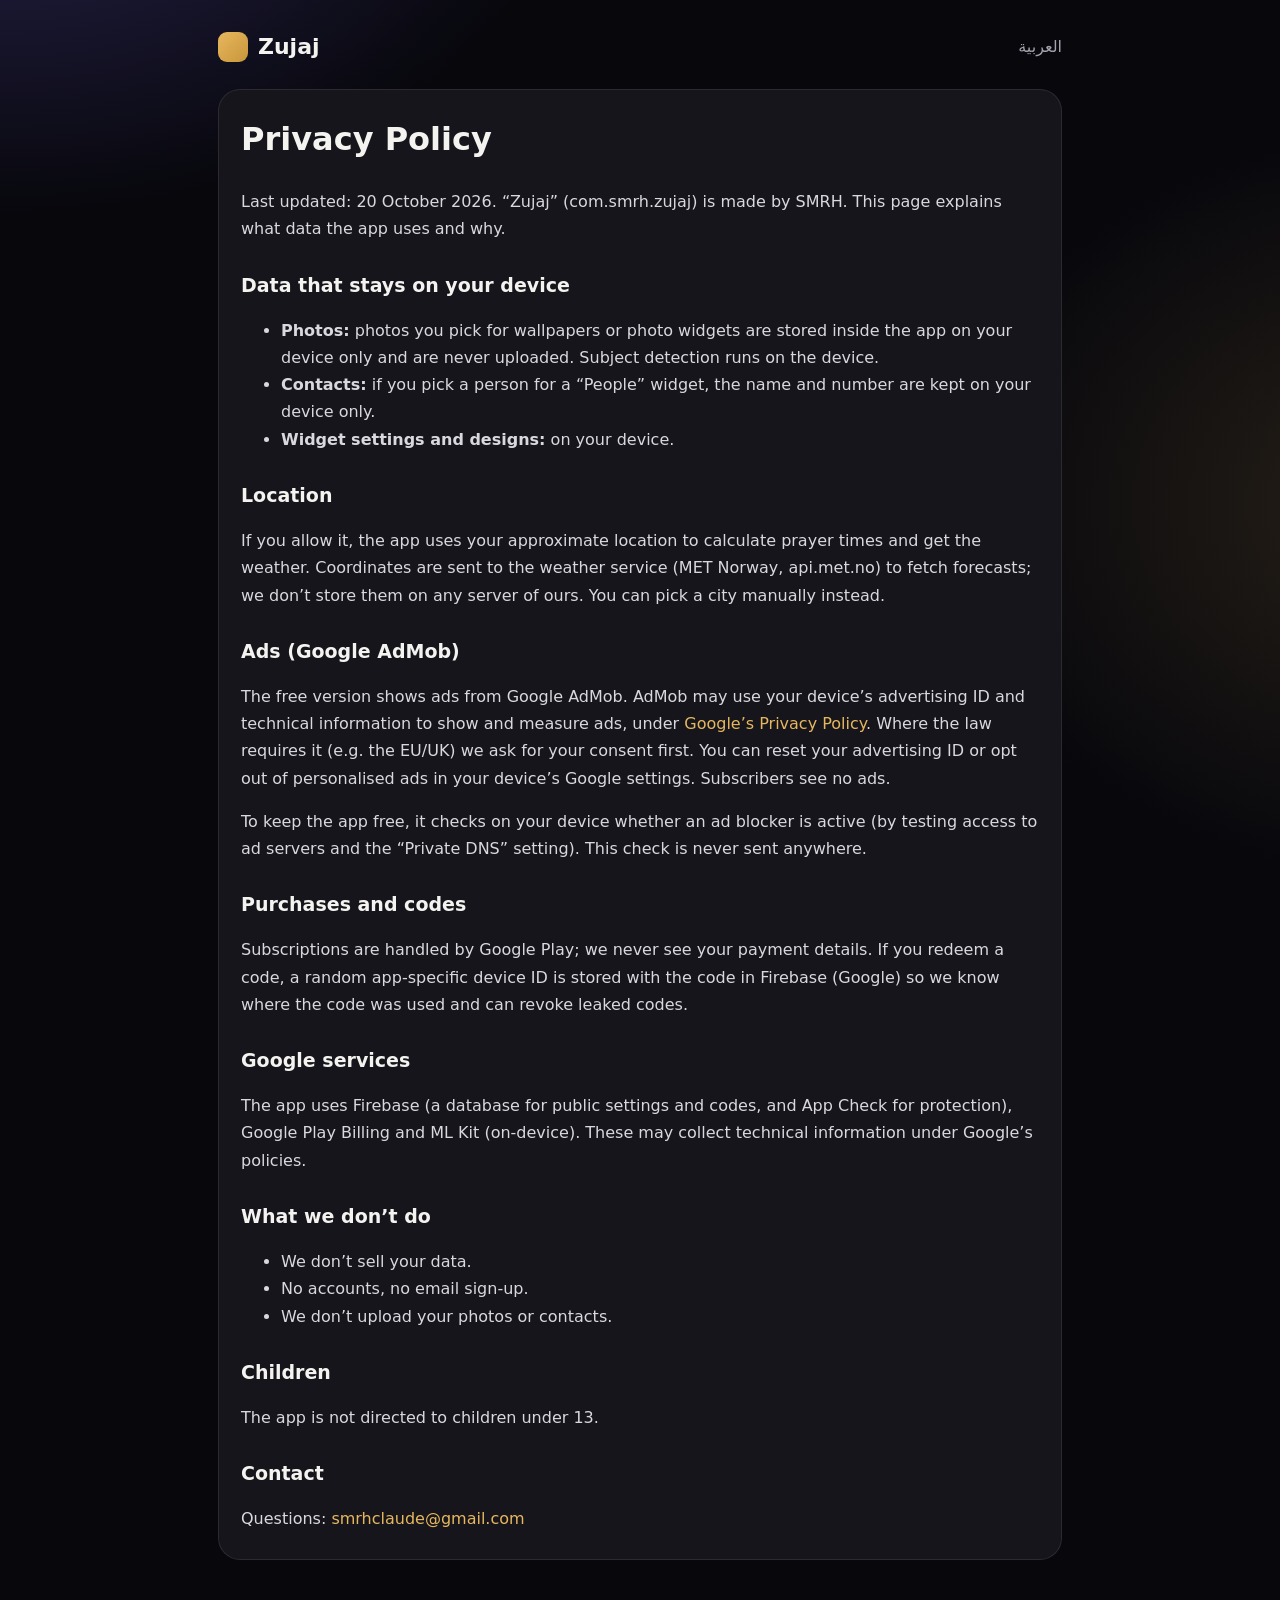
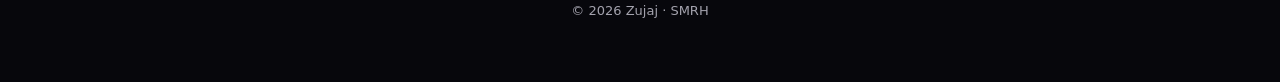
==== privacy-en.html @ 93935af2 "Website: landing pages (AR/EN) and privacy policy; keep app-ads.txt Co-Authored-By: Claude Opus 5.5 " ====
<!doctype html>
<html lang="en" dir="ltr">
<head><meta charset="utf-8"><meta name="viewport" content="width=device-width,initial-scale=1">
<title>Privacy Policy — Zujaj</title><link rel="stylesheet" href="style.css"></head>
<body><div class="wrap">
<nav><a class="logo" href="en.html"><i></i>Zujaj</a><div class="lang"><a href="privacy.html">العربية</a></div></nav>
<div class="doc">
<h1>Privacy Policy</h1>
<p>Last updated: 20 October 2026. “Zujaj” (com.smrh.zujaj) is made by SMRH. This page explains what data the app uses and why.</p>
<h2>Data that stays on your device</h2>
<ul>
<li><b>Photos:</b> photos you pick for wallpapers or photo widgets are stored inside the app on your device only and are never uploaded. Subject detection runs on the device.</li>
<li><b>Contacts:</b> if you pick a person for a “People” widget, the name and number are kept on your device only.</li>
<li><b>Widget settings and designs:</b> on your device.</li>
</ul>
<h2>Location</h2>
<p>If you allow it, the app uses your approximate location to calculate prayer times and get the weather. Coordinates are sent to the weather service (MET Norway, api.met.no) to fetch forecasts; we don’t store them on any server of ours. You can pick a city manually instead.</p>
<h2>Ads (Google AdMob)</h2>
<p>The free version shows ads from Google AdMob. AdMob may use your device’s advertising ID and technical information to show and measure ads, under <a href="https://policies.google.com/privacy">Google’s Privacy Policy</a>. Where the law requires it (e.g. the EU/UK) we ask for your consent first. You can reset your advertising ID or opt out of personalised ads in your device’s Google settings. Subscribers see no ads.</p>
<p>To keep the app free, it checks on your device whether an ad blocker is active (by testing access to ad servers and the “Private DNS” setting). This check is never sent anywhere.</p>
<h2>Purchases and codes</h2>
<p>Subscriptions are handled by Google Play; we never see your payment details. If you redeem a code, a random app-specific device ID is stored with the code in Firebase (Google) so we know where the code was used and can revoke leaked codes.</p>
<h2>Google services</h2>
<p>The app uses Firebase (a database for public settings and codes, and App Check for protection), Google Play Billing and ML Kit (on-device). These may collect technical information under Google’s policies.</p>
<h2>What we don’t do</h2>
<ul><li>We don’t sell your data.</li><li>No accounts, no email sign-up.</li><li>We don’t upload your photos or contacts.</li></ul>
<h2>Children</h2>
<p>The app is not directed to children under 13.</p>
<h2>Contact</h2>
<p>Questions: <a href="mailto:smrhclaude@gmail.com">smrhclaude@gmail.com</a></p>
</div>
<footer>© 2026 Zujaj · SMRH</footer>
</div></body></html>
---- style.css ----
:root{--bg:#07070c;--card:#15151b;--line:rgba(255,255,255,.09);--text:#f4f3f0;--sub:#a3a2ad;--gold:#e7b75f;--violet:#7c6cf2}
*{box-sizing:border-box}html,body{margin:0}
body{background:var(--bg);color:var(--text);font-family:"Cairo","Manrope",system-ui,-apple-system,Segoe UI,Roboto,sans-serif;line-height:1.7;
background-image:radial-gradient(60rem 40rem at 0% -10%,rgba(124,108,242,.28),transparent 60%),radial-gradient(50rem 40rem at 110% 30%,rgba(231,183,95,.14),transparent 60%)}
a{color:var(--gold);text-decoration:none}a:hover{text-decoration:underline}
.wrap{max-width:880px;margin:0 auto;padding:28px 18px 60px}
nav{display:flex;align-items:center;justify-content:space-between;gap:12px;flex-wrap:wrap}
.logo{display:flex;align-items:center;gap:10px;font-weight:800;font-size:22px;color:var(--text)}
.logo i{width:30px;height:30px;border-radius:9px;background:linear-gradient(135deg,var(--gold),#c9963a);display:inline-block}
.lang a{margin-inline-start:12px;color:var(--sub)}
.hero{padding:56px 0 30px;text-align:center}
.hero h1{font-size:clamp(34px,7vw,58px);margin:0;line-height:1.15;background:linear-gradient(90deg,#fff,var(--gold));-webkit-background-clip:text;background-clip:text;color:transparent}
.hero p{color:var(--sub);font-size:clamp(16px,3vw,19px);margin:14px auto 26px;max-width:620px}
.btn{display:inline-block;background:var(--gold);color:#1b1408;font-weight:800;padding:14px 26px;border-radius:999px}
.btn:hover{text-decoration:none;filter:brightness(1.05)}
.grid{display:grid;grid-template-columns:repeat(auto-fit,minmax(230px,1fr));gap:14px;margin-top:34px}
.card{background:var(--card);border:1px solid var(--line);border-radius:22px;padding:18px}
.card b{display:block;font-size:17px;margin-bottom:4px}.card span{color:var(--sub);font-size:14.5px}
.doc{background:var(--card);border:1px solid var(--line);border-radius:22px;padding:22px 22px 10px;margin-top:24px}
.doc h1{margin-top:0}.doc h2{font-size:19px;margin-top:26px}.doc p,.doc li{color:#d9d8de}
footer{color:var(--sub);text-align:center;font-size:13px;margin-top:40px}
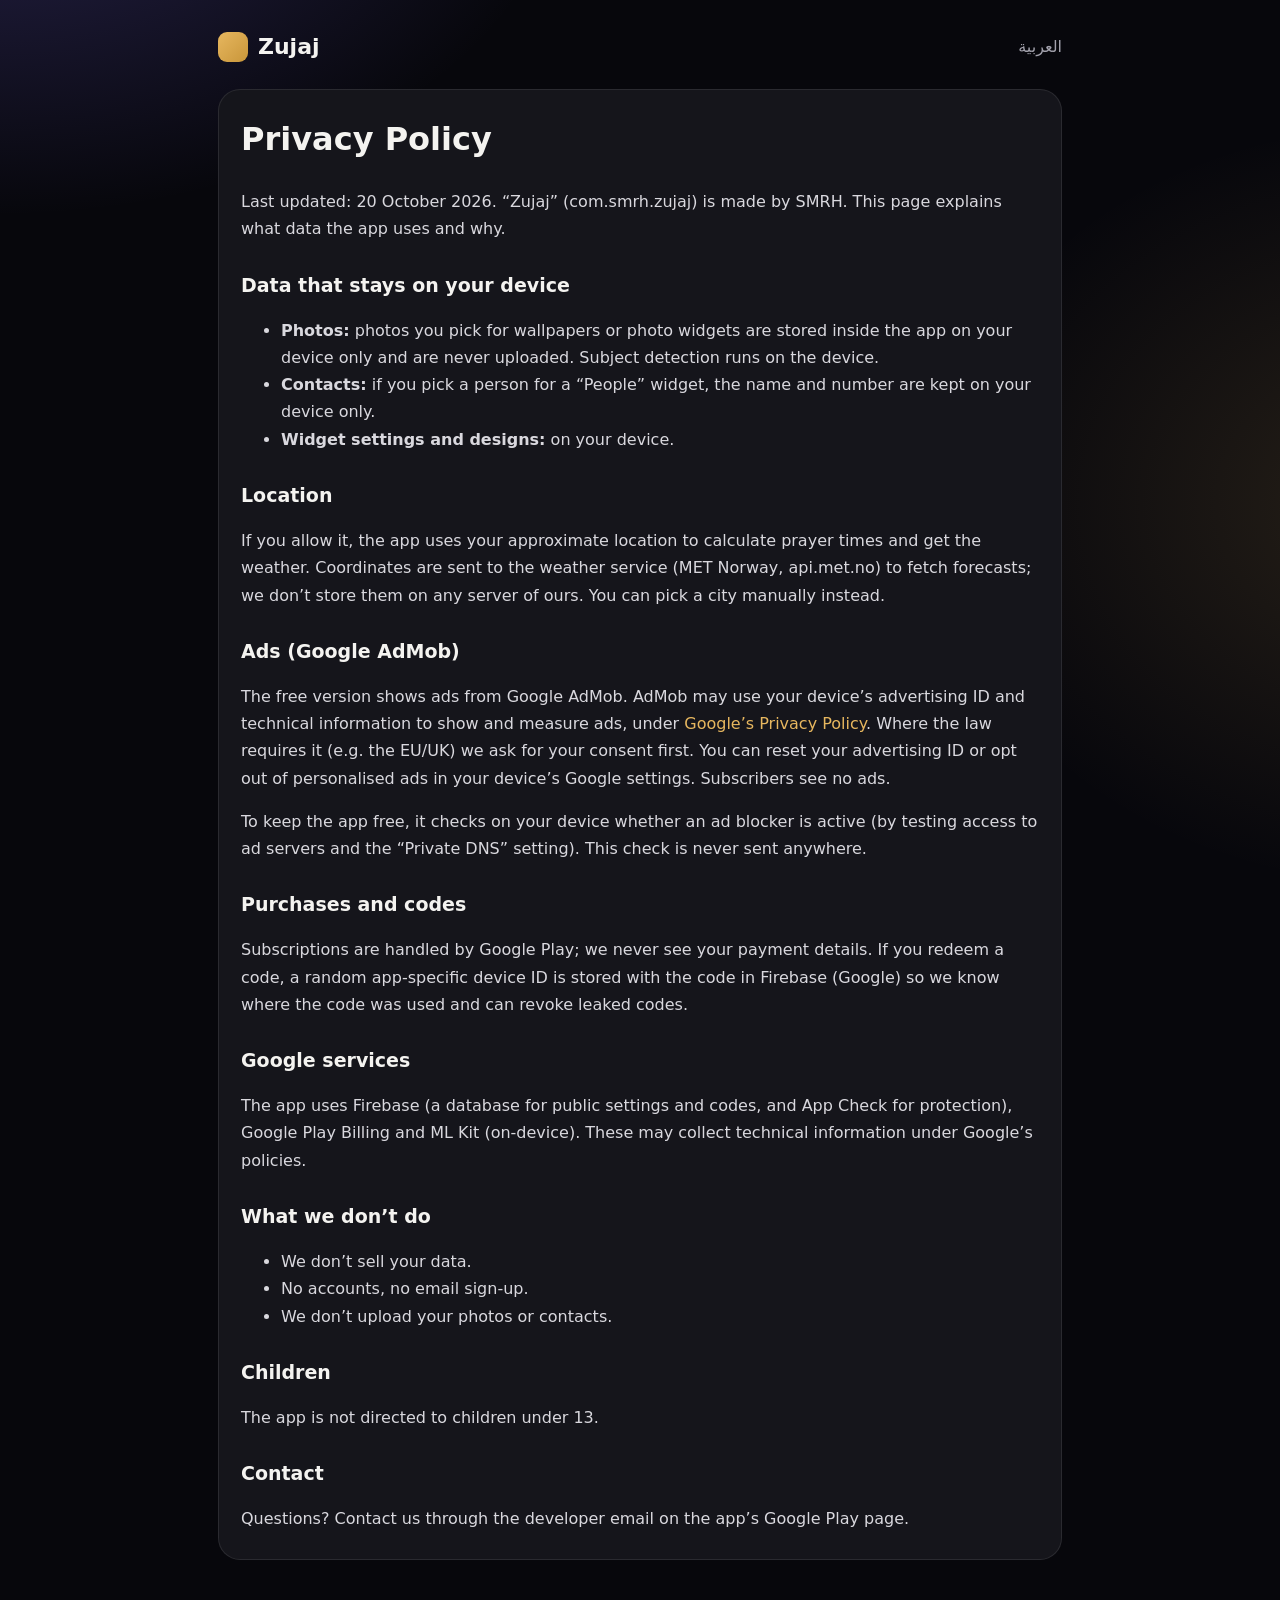
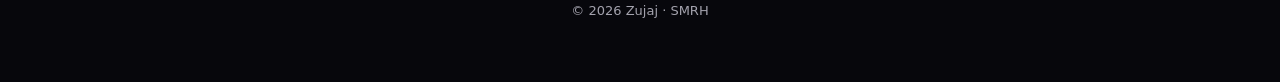
==== commit 272e35ad: "Privacy: contact via Play listing Co-Authored-By: Claude Opus 5.5 <noreply@anthropic.com> Claude-Ses" ====
--- a/privacy-en.html
+++ b/privacy-en.html
@@ -27,7 +27,7 @@
 <h2>Children</h2>
 <p>The app is not directed to children under 13.</p>
 <h2>Contact</h2>
-<p>Questions: <a href="mailto:smrhclaude@gmail.com">smrhclaude@gmail.com</a></p>
+<p>Questions? Contact us through the developer email on the app’s Google Play page.</p>
 </div>
 <footer>© 2026 Zujaj · SMRH</footer>
 </div></body></html>
